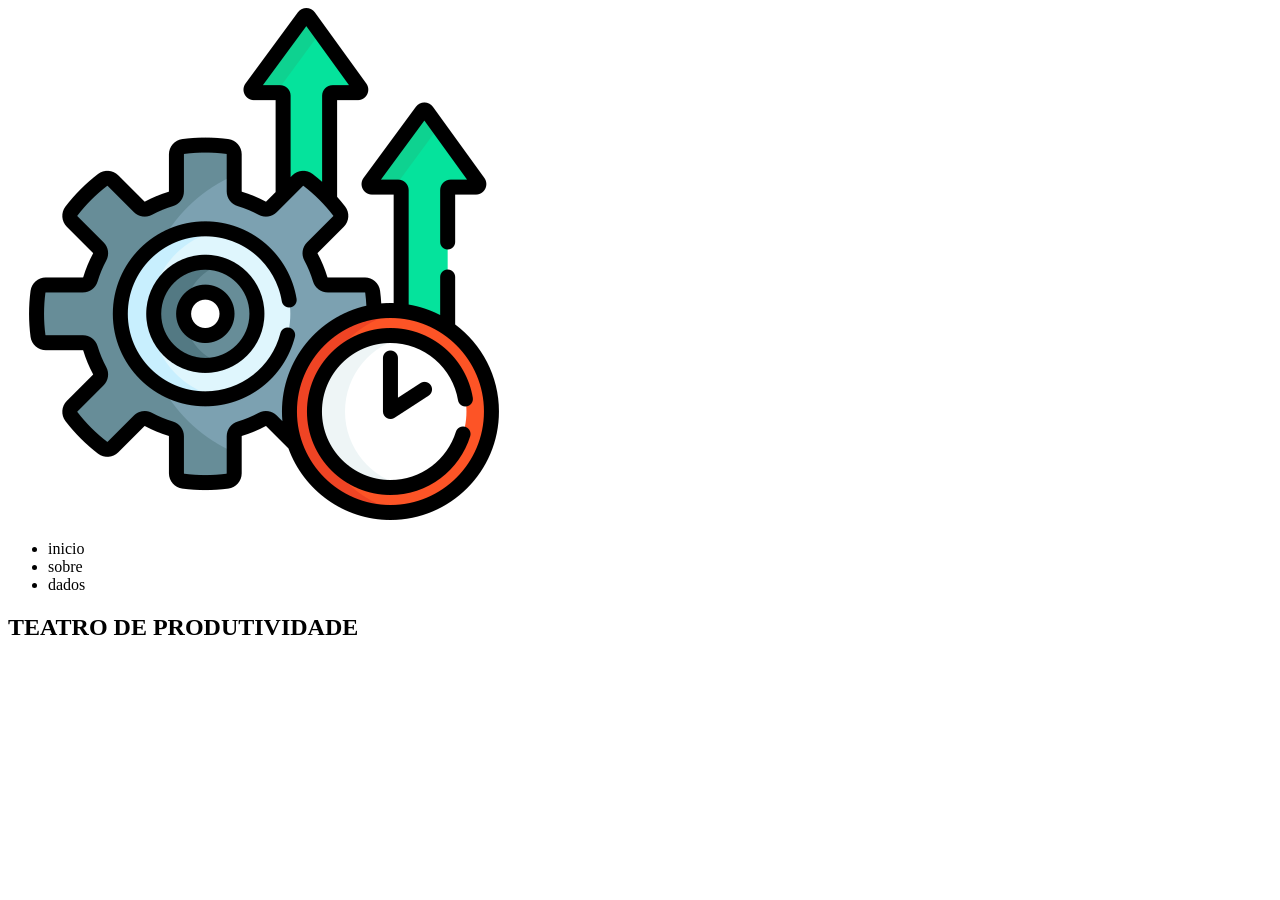
==== pastinha/index.html @ 67b1ff8d "Add files via upload iniciei o html" ====
<!DOCTYPE html>
<html lang="en">

<head>
    <meta charset="UTF-8">
    <meta name="viewport" content="width=device-width, initial-scale=1.0">
    <title>Teatro de produtividade</title>
</head>

<body>
    <header>
        <img src="img/4149648.png" alt="Logotipo do site">
        <nav>
            <ul>
                <li>inicio</li>
                <li>sobre</li>
                <li>dados</li>
            </ul>
        </nav>
        <h2>TEATRO DE PRODUTIVIDADE</h2>
        <div></div>
    </header>
</body>

</html>
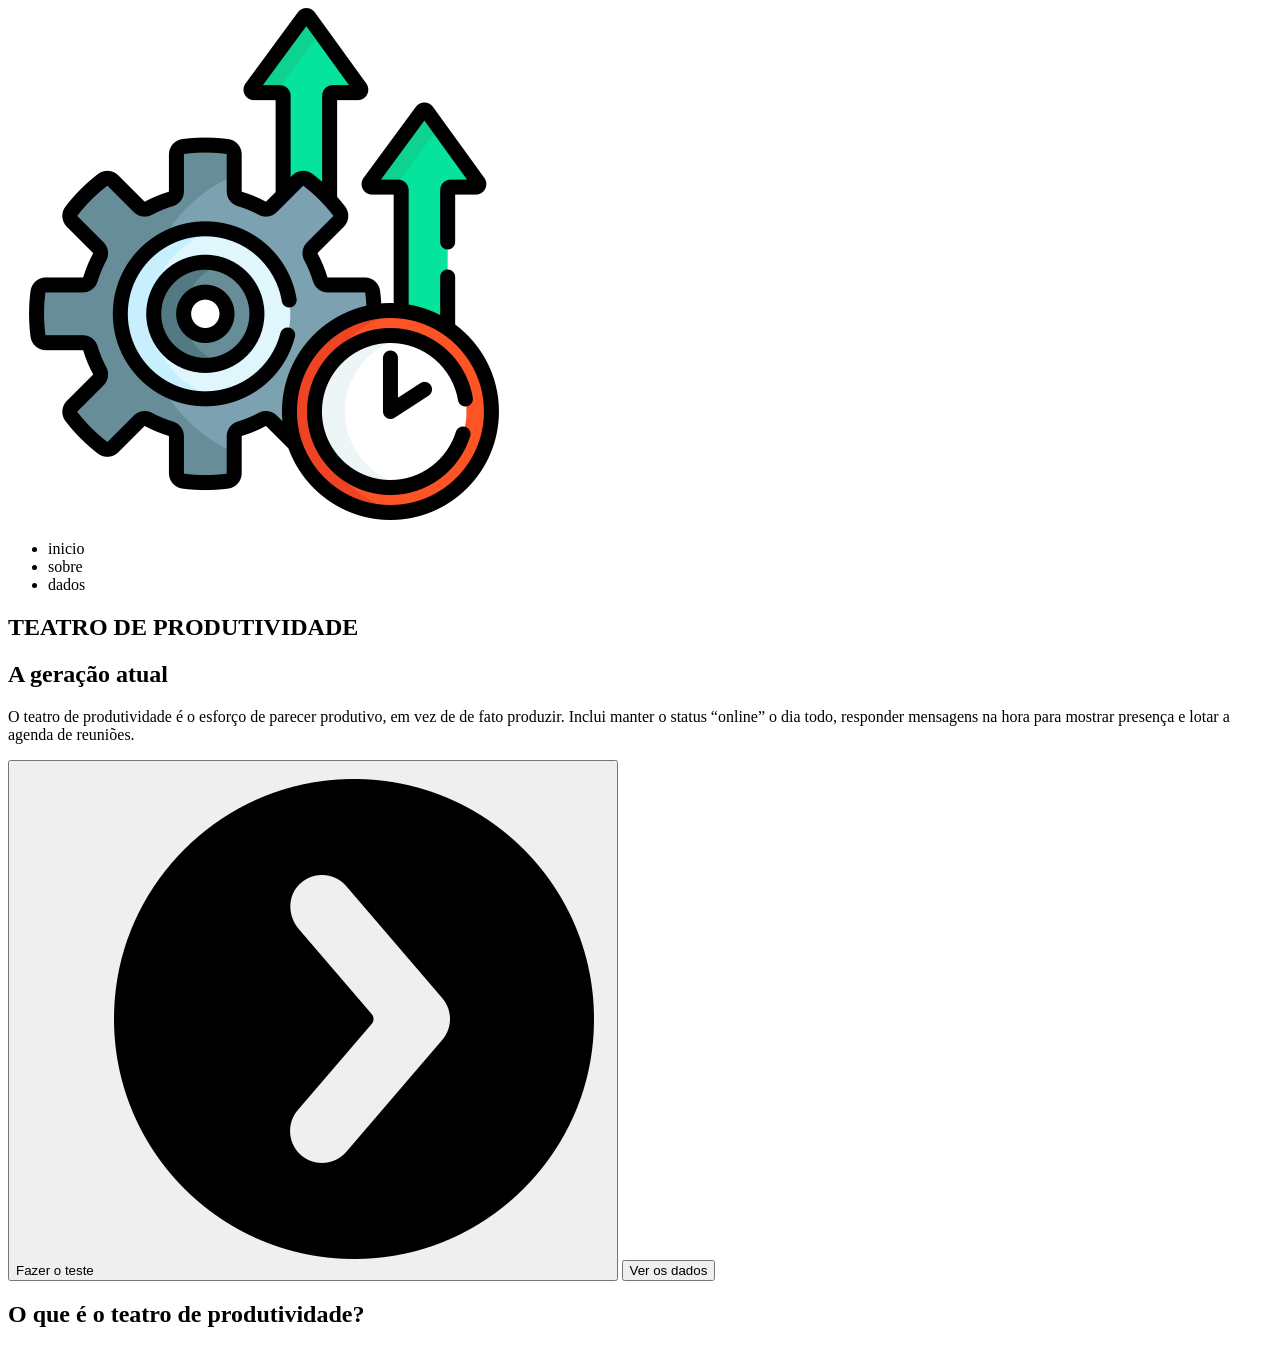
==== commit 73e309ae: "Add files via upload" ====
--- a/pastinha/index.html
+++ b/pastinha/index.html
@@ -17,9 +17,27 @@
                 <li>dados</li>
             </ul>
         </nav>
-        <h2>TEATRO DE PRODUTIVIDADE</h2>
-        <div></div>
+        
     </header>
+<!-- Seção 1 -->
+    <section>
+ <h2>TEATRO DE PRODUTIVIDADE</h2>
+        <div>
+            <h1>A geração atual</h1>
+            <p>O teatro de produtividade é o esforço de parecer produtivo,
+                 em vez de de fato produzir. Inclui manter o status “online” o dia todo,
+                  responder mensagens na hora para mostrar presença e lotar a agenda de reuniões.</p>
+                  <div>
+                    <button>Fazer o teste <img src="img/6364375.png" alt="seta indicativa"></button>
+                    <button>Ver os dados</button>
+                  </div>
+        </div>
+    </section>
+   
+    <!-- SEÇÃO 2 -->
+     <section>
+        <h2>O que é o teatro de produtividade?</h2>
+     </section>
 </body>
 
 </html>
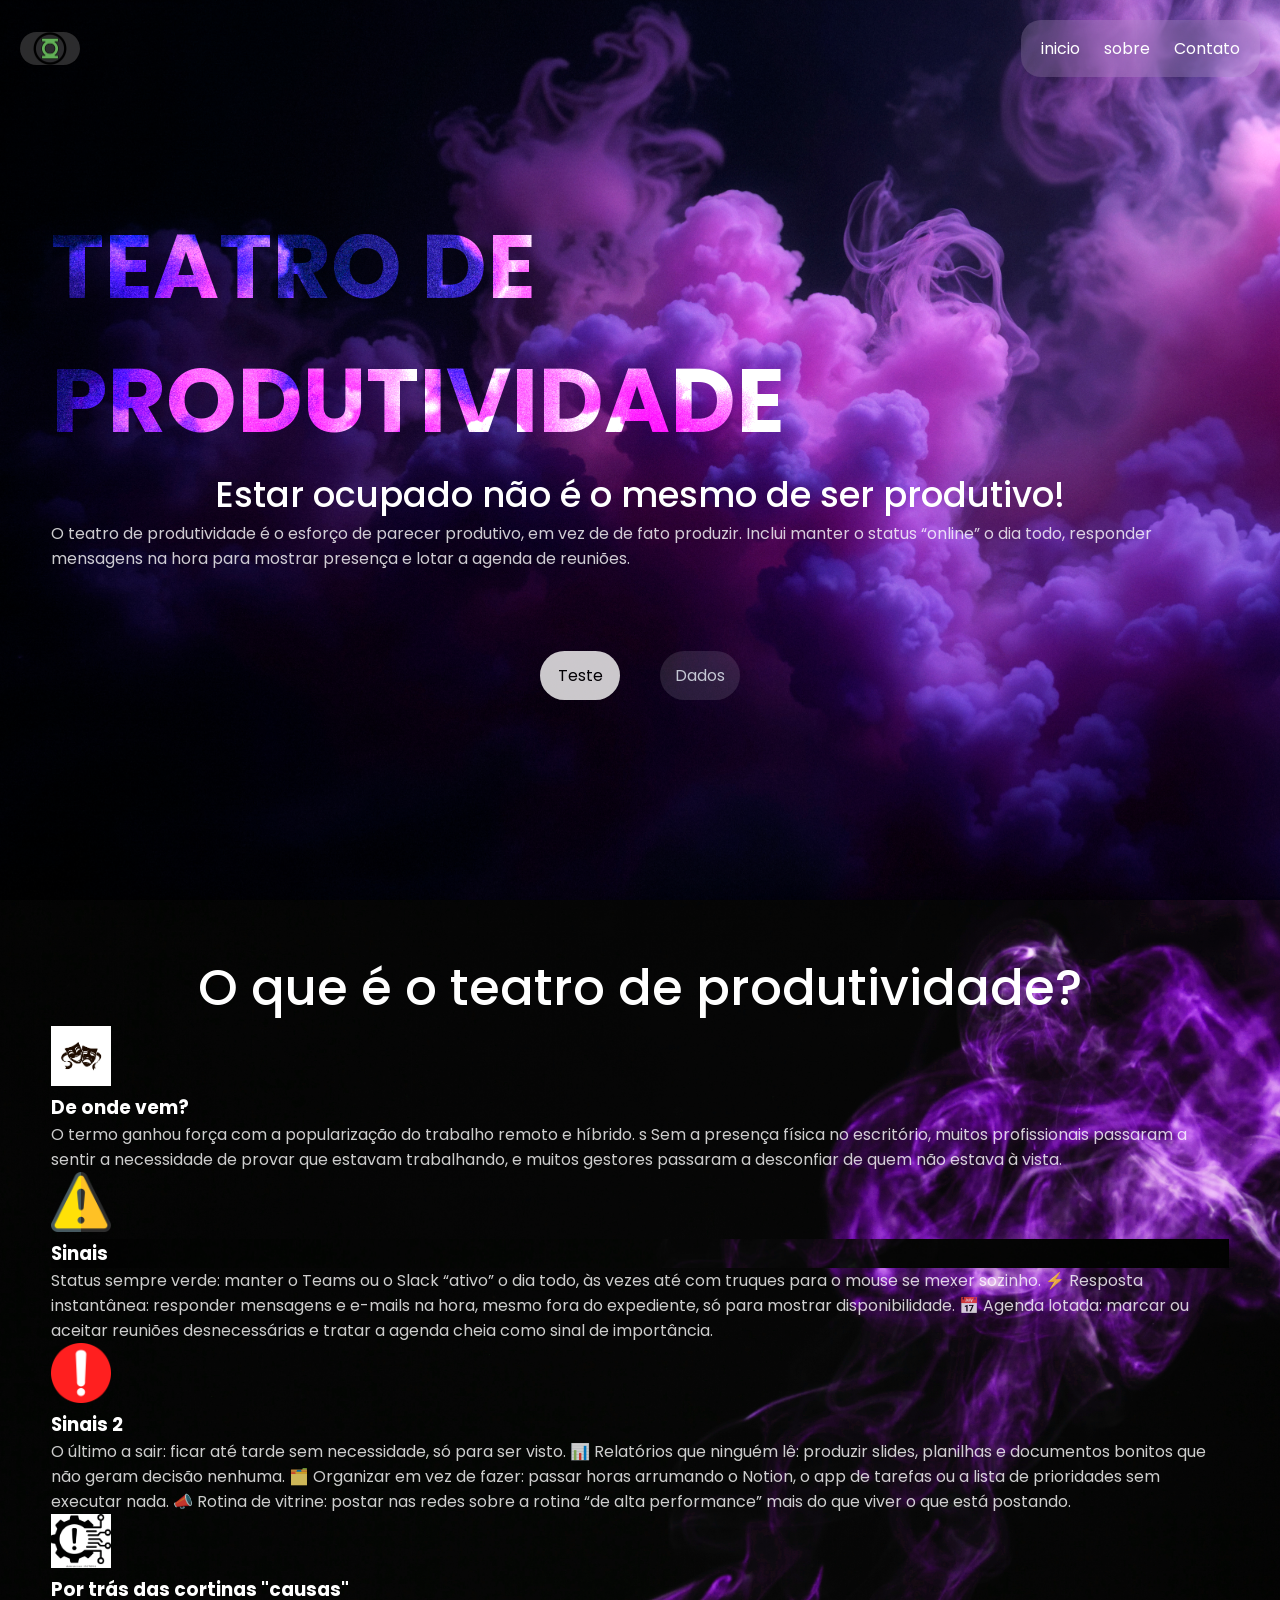
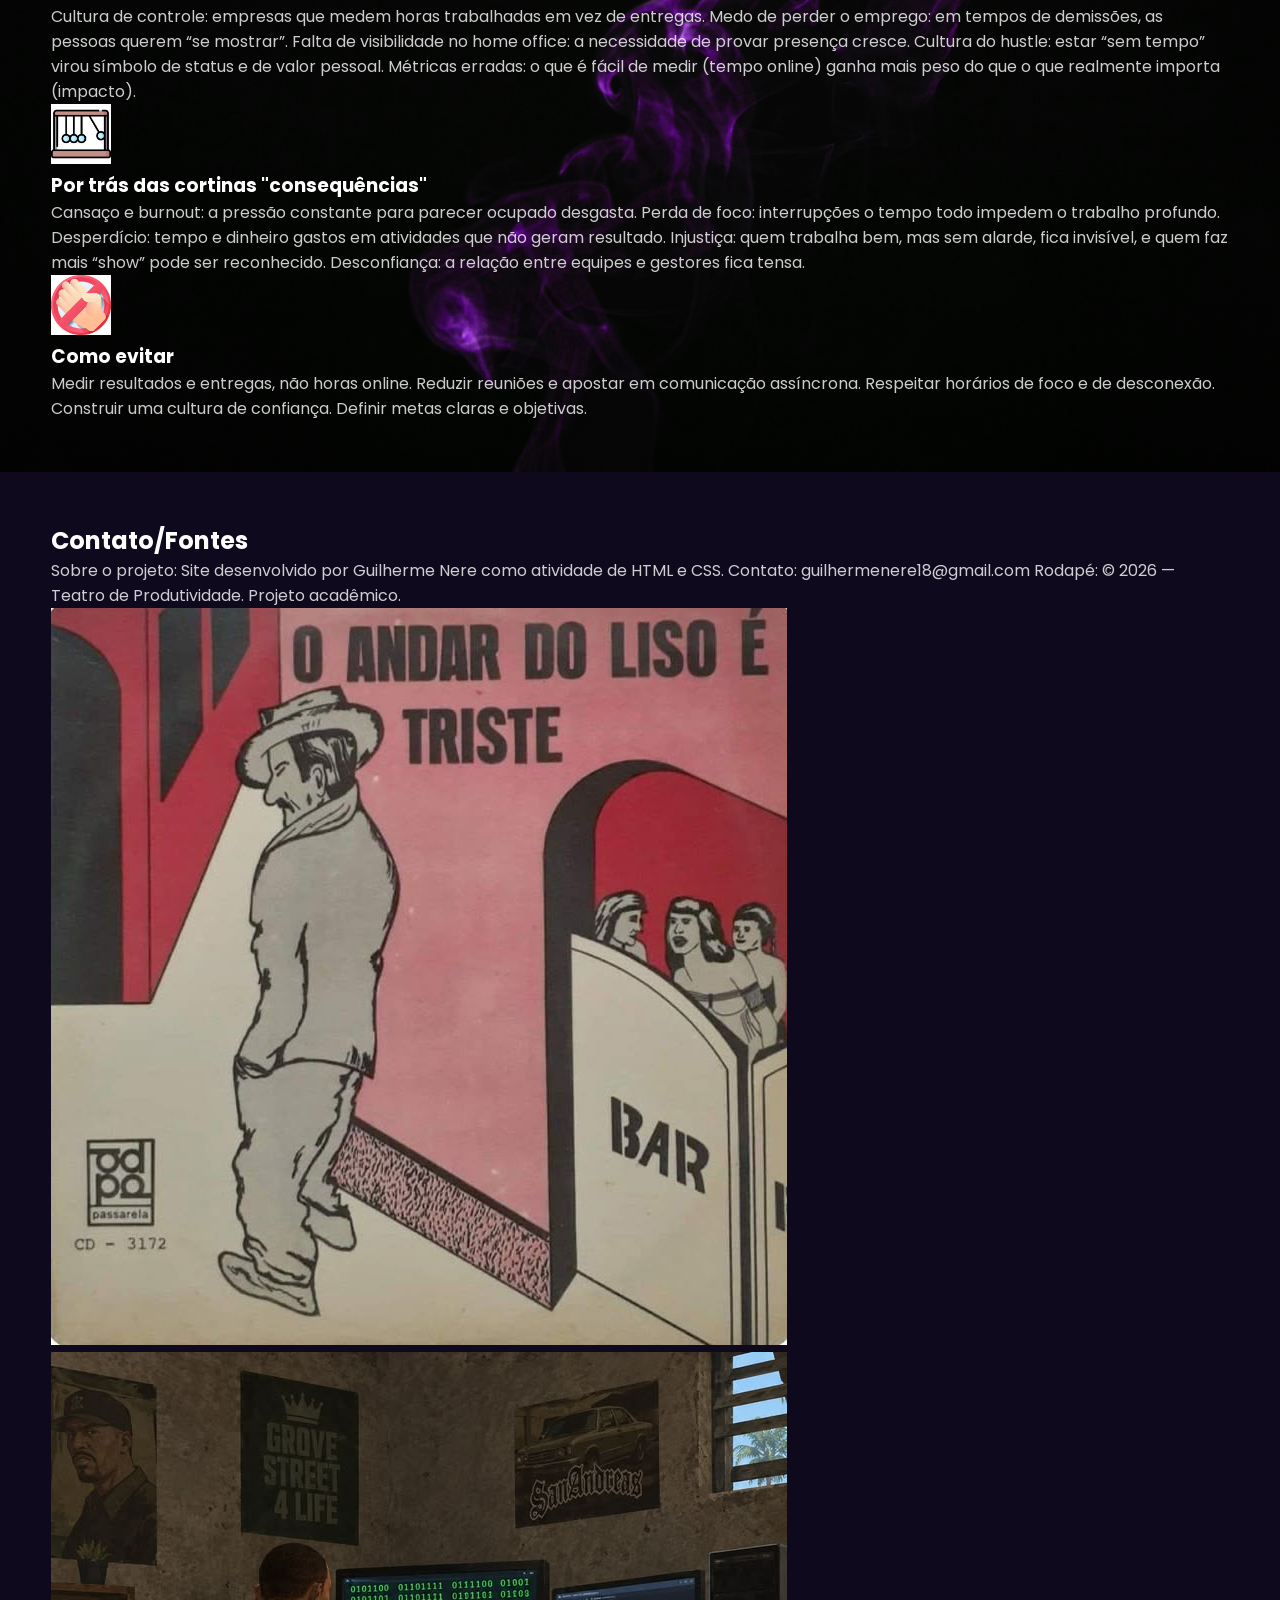
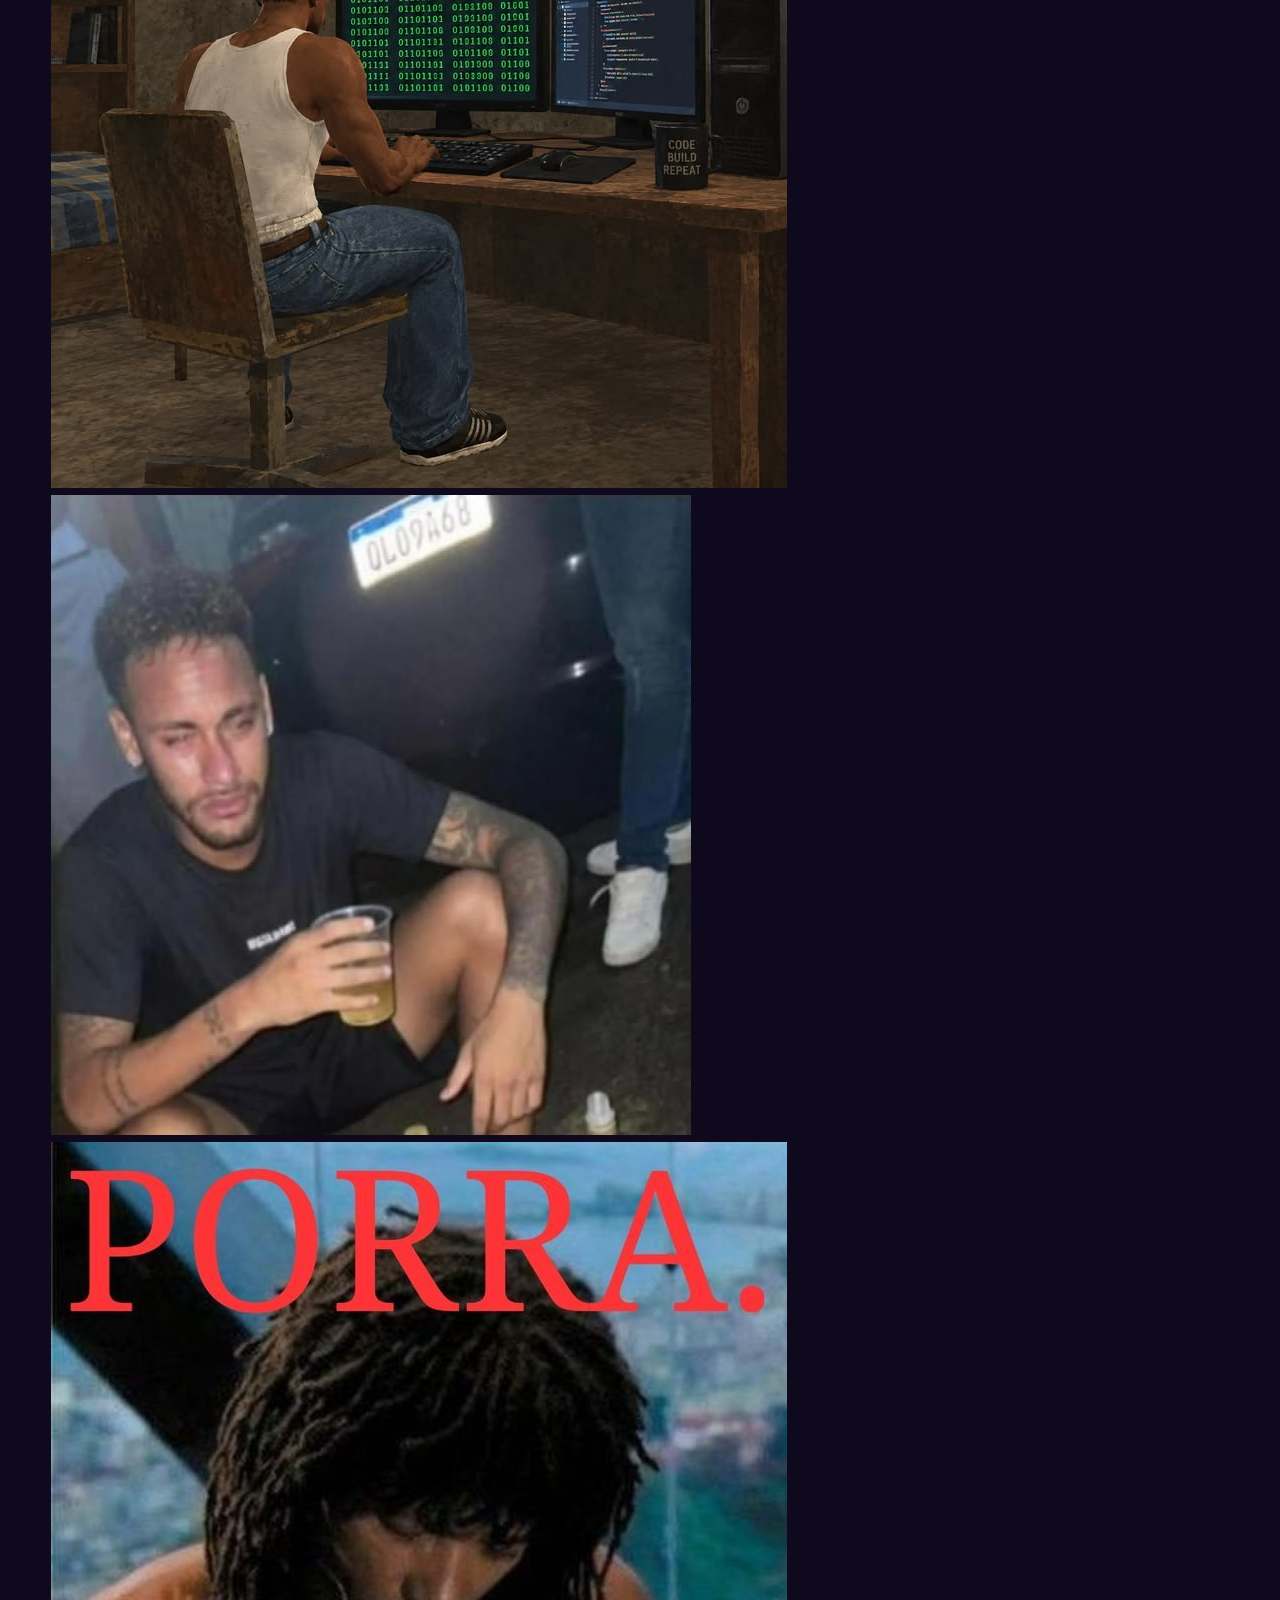
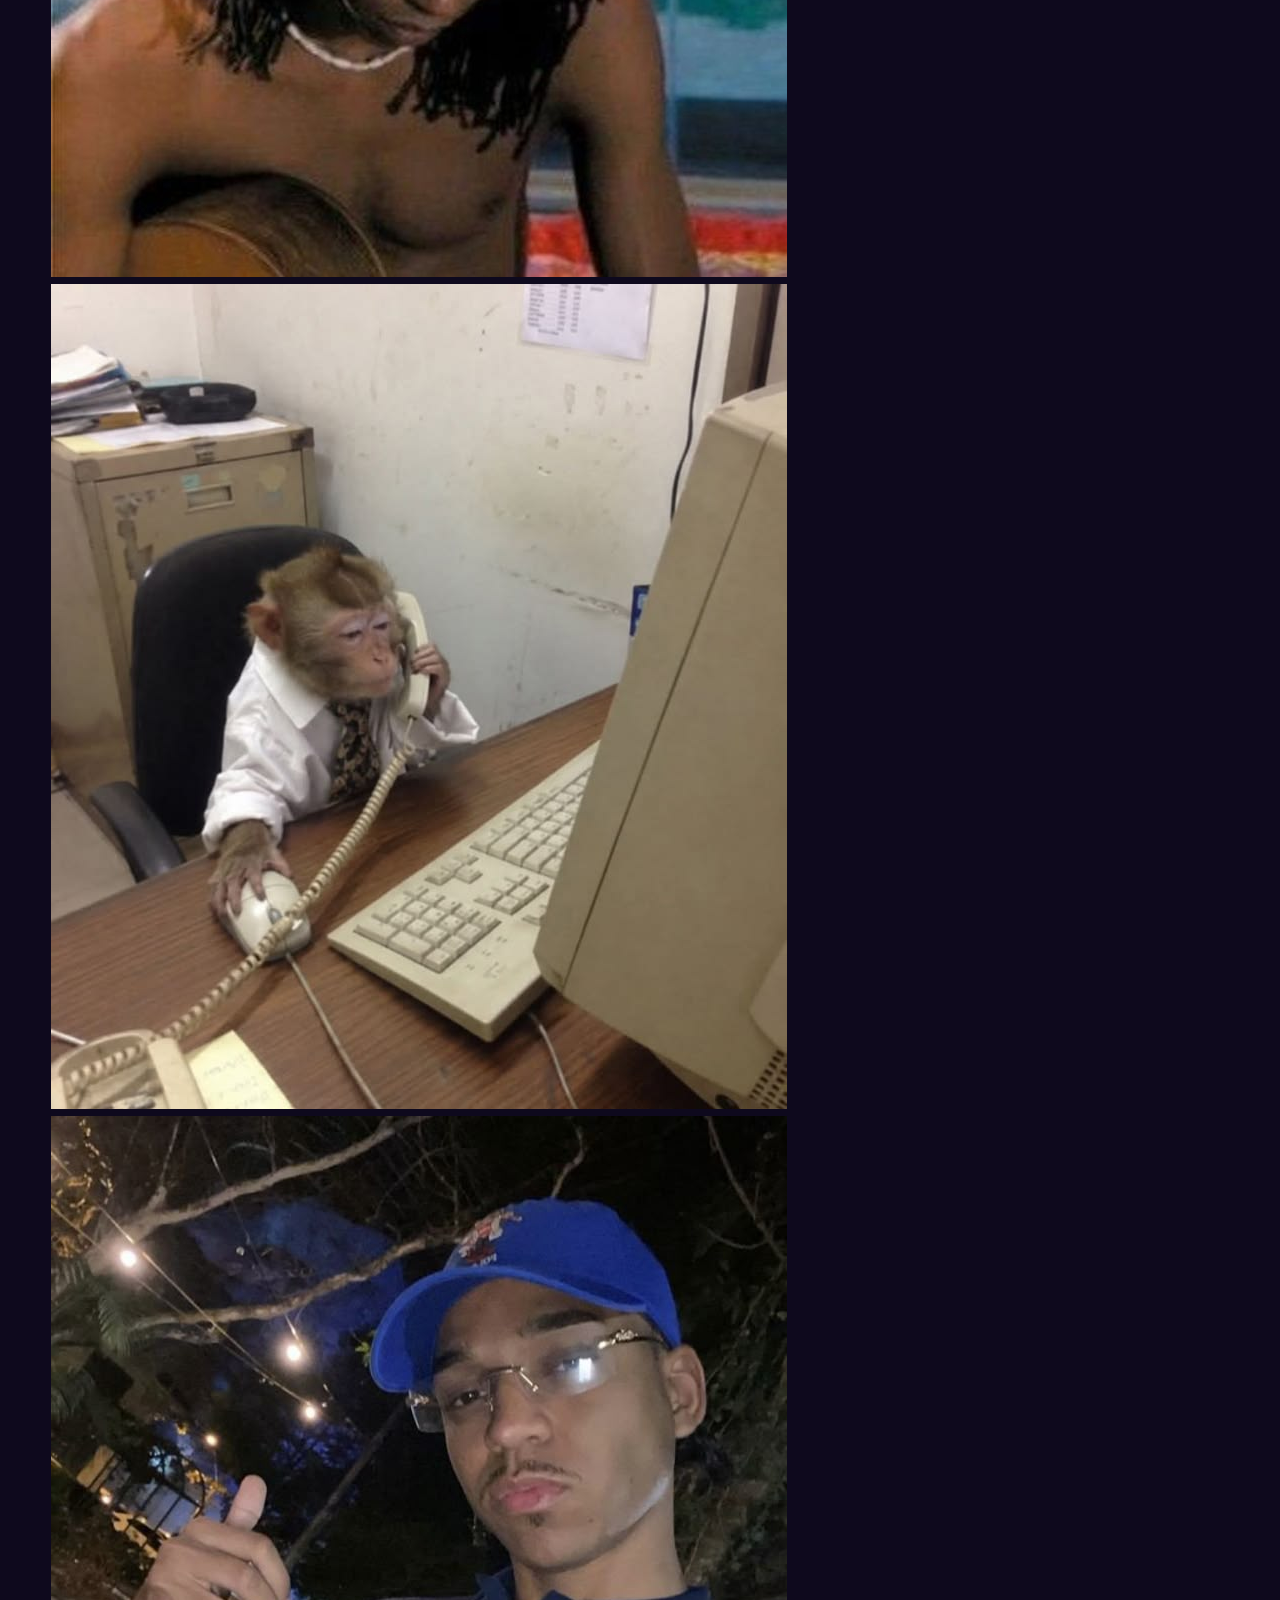
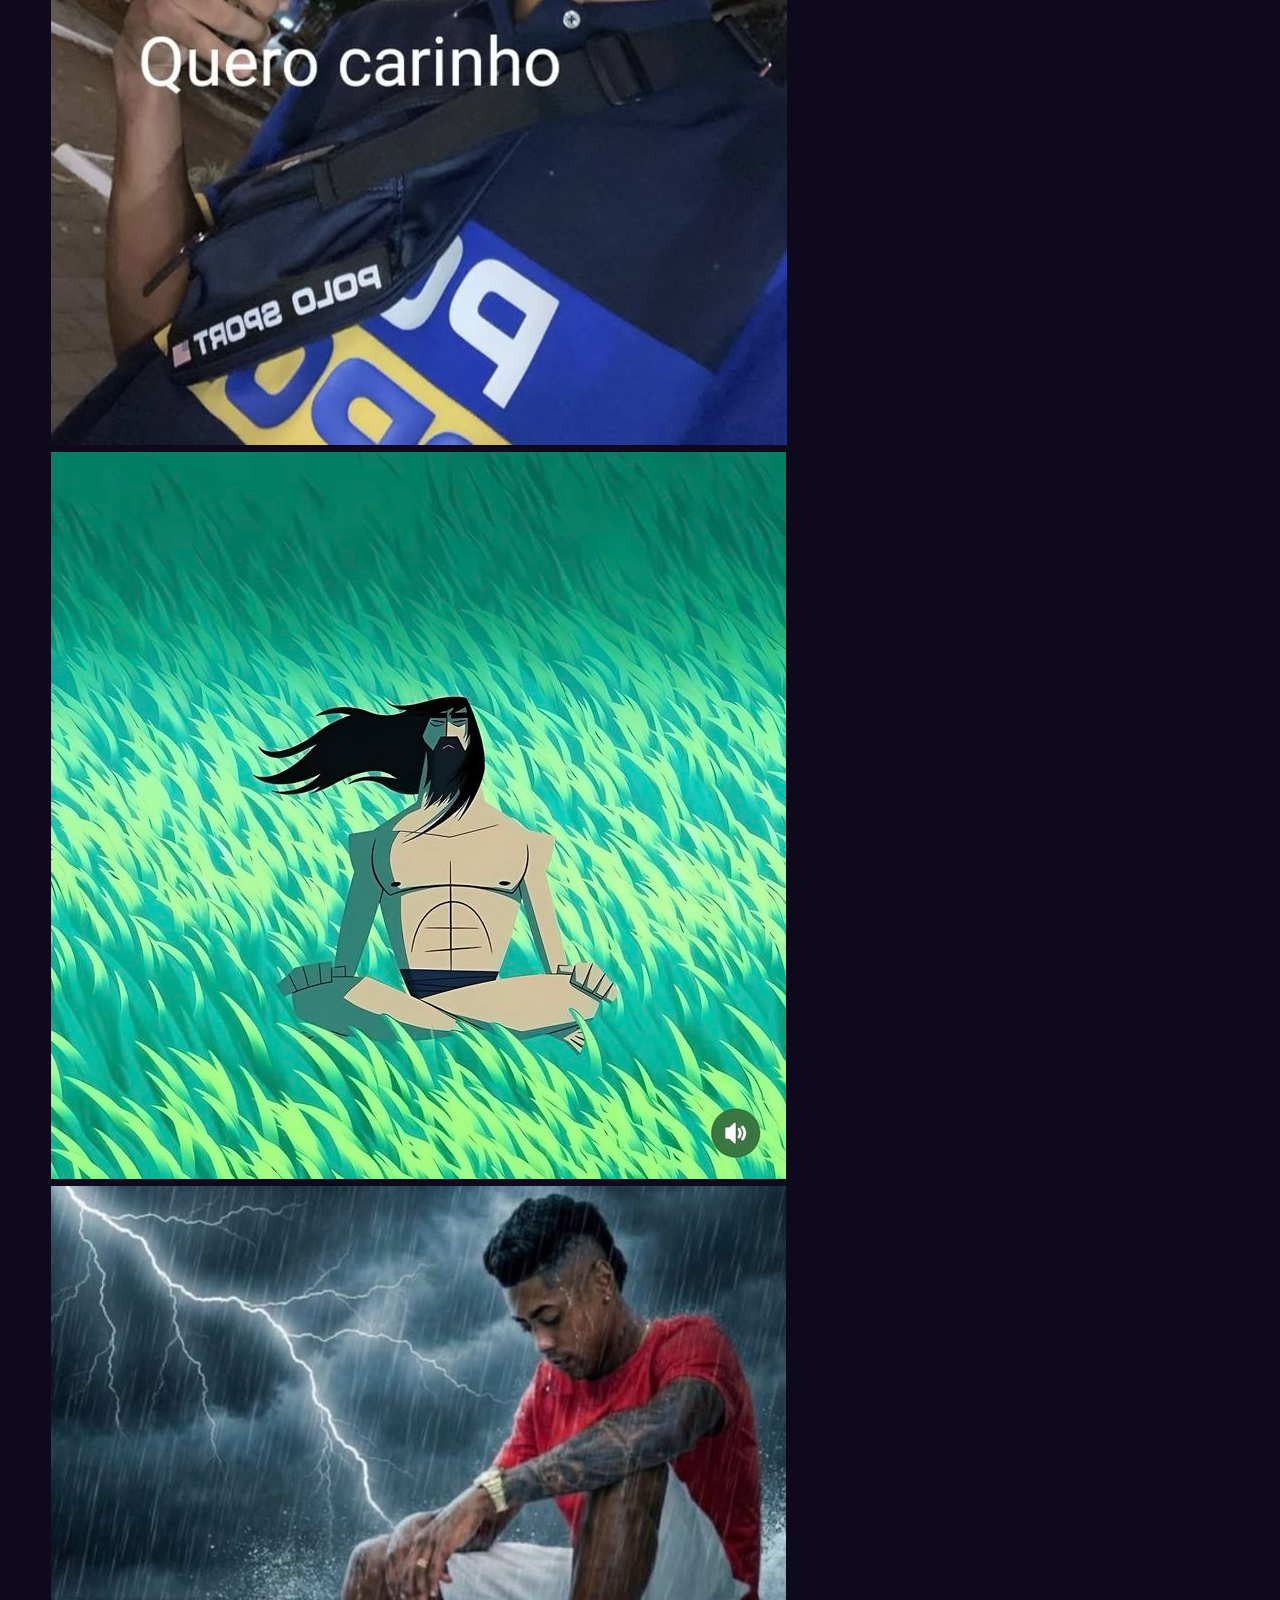
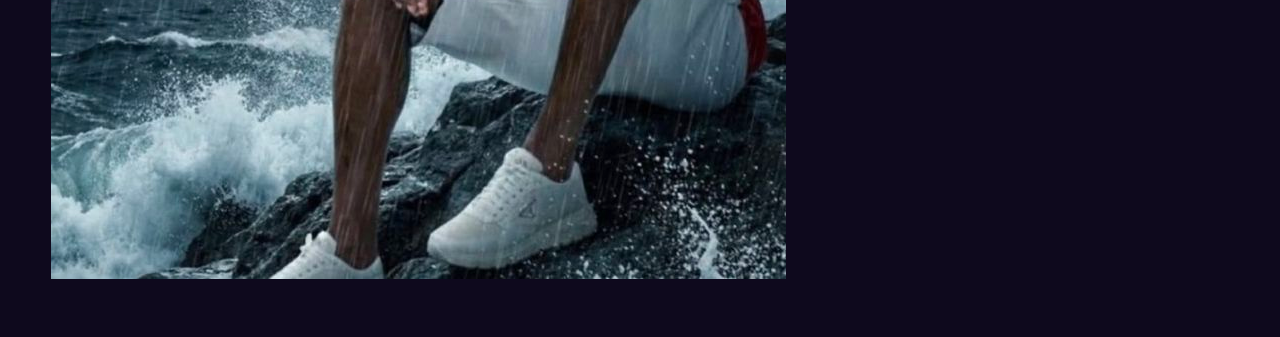
==== commit c4bb5972: "Add files via upload" ====
--- a/pastinha/index.html
+++ b/pastinha/index.html
@@ -1,43 +1,138 @@
 <!DOCTYPE html>
-<html lang="en">
+<html lang="pt-br">
 
 <head>
     <meta charset="UTF-8">
     <meta name="viewport" content="width=device-width, initial-scale=1.0">
+    <link rel="stylesheet" href="style.css">
+    <link rel="preconnect" href="https://fonts.googleapis.com">
+    <link rel="preconnect" href="https://fonts.gstatic.com" crossorigin>
+    <link
+        href="https://fonts.googleapis.com/css2?family=Poppins:ital,wght@0,100;0,200;0,300;0,400;0,500;0,600;0,700;0,800;0,900;1,100;1,200;1,300;1,400;1,500;1,600;1,700;1,800;1,900&display=swap"
+        rel="stylesheet">
     <title>Teatro de produtividade</title>
 </head>
 
 <body>
     <header>
-        <img src="img/4149648.png" alt="Logotipo do site">
+        <img src="img/logo.png" alt="Logotipo do site">
         <nav>
             <ul>
                 <li>inicio</li>
                 <li>sobre</li>
-                <li>dados</li>
+                <li>Contato</li>
             </ul>
         </nav>
-        
+
     </header>
-<!-- Seção 1 -->
-    <section>
- <h2>TEATRO DE PRODUTIVIDADE</h2>
-        <div>
-            <h1>A geração atual</h1>
+    <!-- Seção 1 -->
+    <section class="secao1">
+        <h2>TEATRO DE PRODUTIVIDADE</h2>
+        <div class="conteudoprincipal">
+            <h1>Estar ocupado não é o mesmo de ser produtivo!</h1>
             <p>O teatro de produtividade é o esforço de parecer produtivo,
-                 em vez de de fato produzir. Inclui manter o status “online” o dia todo,
-                  responder mensagens na hora para mostrar presença e lotar a agenda de reuniões.</p>
-                  <div>
-                    <button>Fazer o teste <img src="img/6364375.png" alt="seta indicativa"></button>
-                    <button>Ver os dados</button>
-                  </div>
+                em vez de de fato produzir. Inclui manter o status “online” o dia todo,
+                responder mensagens na hora para mostrar presença e lotar a agenda de reuniões.</p>
+            <div class="divBotoes">
+                <button class="botao1">Teste</button>
+                <button class="botao2">Dados</button>
+            </div>
         </div>
     </section>
-   
+
     <!-- SEÇÃO 2 -->
-     <section>
-        <h2>O que é o teatro de produtividade?</h2>
-     </section>
+    <section class="secao2">
+        <h2 class="titulinho">O que é o teatro de produtividade?</h2>
+        <div class="divCards">
+            <div class="card">
+                <img src="img/teatral.jpg" alt="icone teatro">
+                <h3>De onde vem?</h3>
+                <p>O termo ganhou força com a popularização do trabalho remoto e híbrido.
+                    s Sem a presença física no escritório, muitos profissionais passaram a sentir a necessidade de
+                    provar que estavam trabalhando,
+                    e muitos gestores passaram a desconfiar de quem não estava à vista.</p>
+            </div>
+        </div>
+        <div class="divCards">
+            <div class="card">
+                <img src="img/sinal.png" alt="icone teatro">
+                <h3 class="secao2">Sinais</h3>
+                <p>Status sempre verde: manter o Teams ou o Slack “ativo” o dia todo, às vezes até com truques para o
+                    mouse se mexer sozinho.
+                    ⚡ Resposta instantânea: responder mensagens e e-mails na hora, mesmo fora do expediente, só para
+                    mostrar disponibilidade.
+                    📅 Agenda lotada: marcar ou aceitar reuniões desnecessárias e tratar a agenda cheia como sinal de
+                    importância.</p>
+            </div>
+        </div>
+        <div class="divCards">
+            <div class="card">
+                <img src="img/sinal2.png" alt="icone teatro">
+                <h3>Sinais 2</h3>
+                <p>O último a sair: ficar até tarde sem necessidade, só para ser visto.
+                    📊 Relatórios que ninguém lê: produzir slides, planilhas e documentos bonitos que não geram decisão
+                    nenhuma.
+                    🗂️ Organizar em vez de fazer: passar horas arrumando o Notion, o app de tarefas ou a lista de
+                    prioridades sem executar nada.
+                    📣 Rotina de vitrine: postar nas redes sobre a rotina “de alta performance” mais do que viver o que
+                    está postando.</p>
+            </div>
+        </div>
+        <div class="divCards">
+            <div class="card">
+                <img src="img/causas.webp" alt="icone teatro">
+                <h3>Por trás das cortinas "causas"</h3>
+                <p>Cultura de controle: empresas que medem horas trabalhadas em vez de entregas.
+                    Medo de perder o emprego: em tempos de demissões, as pessoas querem “se mostrar”.
+                    Falta de visibilidade no home office: a necessidade de provar presença cresce.
+                    Cultura do hustle: estar “sem tempo” virou símbolo de status e de valor pessoal.
+                    Métricas erradas: o que é fácil de medir (tempo online) ganha mais peso do que o que realmente
+                    importa (impacto).</p>
+            </div>
+        </div>
+        <div class="divCards">
+            <div class="card">
+                <img src="img/consequencias.png" alt="icone teatro">
+                <h3>Por trás das cortinas "consequências"</h3>
+                <p>Cansaço e burnout: a pressão constante para parecer ocupado desgasta.
+                    Perda de foco: interrupções o tempo todo impedem o trabalho profundo.
+                    Desperdício: tempo e dinheiro gastos em atividades que não geram resultado.
+                    Injustiça: quem trabalha bem, mas sem alarde, fica invisível, e quem faz mais “show” pode ser
+                    reconhecido.
+                    Desconfiança: a relação entre equipes e gestores fica tensa.</p>
+            </div>
+        </div>
+        <div class="divCards">
+            <div class="card">
+                <img src="img/evita.jpg" alt="icone teatro">
+                <h3>Como evitar</h3>
+                <p>Medir resultados e entregas, não horas online.
+                    Reduzir reuniões e apostar em comunicação assíncrona.
+                    Respeitar horários de foco e de desconexão.
+                    Construir uma cultura de confiança.
+                    Definir metas claras e objetivas.</p>
+            </div>
+        </div>
+    </section>
+    <section class="secao3">
+        <h2>Contato/Fontes</h2>
+        <p>Sobre o projeto:
+            Site desenvolvido por Guilherme Nere como atividade de HTML e CSS.
+
+            Contato: guilhermenere18@gmail.com
+
+            Rodapé: © 2026 — Teatro de Produtividade. Projeto acadêmico.</p>
+        <div class="imagens">
+            <img src="img/img1.jpg" alt="">
+            <img src="img/img2.jpg" alt="">
+            <img src="img/img3.jpg" alt="">
+            <img src="img/img4.jpg" alt="">
+            <img src="img/img5.jpg" alt="">
+            <img src="img/img6.jpg" alt="">
+            <img src="img/img7.jpg" alt="">
+            <img src="img/img8.jpg" alt="">
+        </div>
+    </section>
 </body>
 
 </html>
--- a/pastinha/style.css
+++ b/pastinha/style.css
@@ -0,0 +1,138 @@
+*{
+    padding: 0;
+    margin: 0;
+    box-sizing: border-box;
+}
+
+body{
+    background-color: rgb(14, 9, 29);
+    color: white;
+    font-family: "Poppins";
+}
+
+button{
+    font-family: "Poppins";
+    width: 80px;
+    display: flex;
+    justify-content: center;
+    align-items: center;
+    border-radius: 40px;
+    border: none;
+    outline: none;
+    font-size: 16px;
+    opacity: .8;
+    transition: all .3s;
+}
+
+button:hover{
+    opacity: 1;
+}
+p{
+    opacity: .8;
+}
+
+header{
+    width: 100%;
+    display: flex;
+    padding: 20px;
+    justify-content: space-between;
+    align-items: center;
+    position: fixed;
+    z-index: 99;
+}
+header img {
+    width: 60px;
+    height: auto;
+    background-color: rgba(255, 255, 255, 0.171);
+    backdrop-filter: blur(20px);
+    border-radius: 50px;
+}
+header ul {
+    list-style: none;
+    display: flex;
+    gap: 24px;
+    background-color: rgba(255, 255, 255, 0.137);
+    padding: 16px 20px;
+    border-radius: 20px;
+    backdrop-filter: blur(20px);
+}
+section{
+    width: 100%;
+    display: flex;
+    flex-direction: column;
+    padding: 4%;
+}
+.secao1{
+    background-image: url("img/smoke-background.jpg");
+background-position: center;
+height: 100vh;
+justify-content: center;
+align-items: center;
+background-size: cover;
+
+h2{
+    font-size: 7vw;
+  mix-blend-mode: color-dodge;
+  color: rgb(228, 226, 226);
+  justify-content: center;
+  align-items: center;
+}
+}
+.conteudoprincipal{
+    display: flex;
+    flex-direction: column;
+    align-items: center;
+    justify-content: center;
+
+    h1{
+        text-align: center;
+        font-size: 35px;
+        font-weight: 500;
+    }
+
+    .divBotoes{
+        display: flex;
+        gap: 40px;
+        margin-top:80px;
+    }
+}
+
+.botao1{
+    background-color: rgb(252, 250, 250);
+    padding: 6px 6px 6px 6px;
+    gap: 12px;
+}
+
+.botao2{
+    padding: 12px;
+    background-color: rgba(240, 248, 255, 0.144);
+    color: aliceblue;
+}
+
+.secao2{
+    align-items: center;
+    background-image: url(img/puff-purple-smoke.jpg);
+    background-position: center;
+   background-size: cover;
+
+
+    
+    img{
+      width: 60px;  
+    }
+}
+
+.titulinho{
+    font-size: 50px;
+    font-weight: 500;
+}
+
+.divCards{
+    display:flex ;
+    flex-wrap: wrap;
+}
+
+.card{
+    width: 100%;
+    
+}
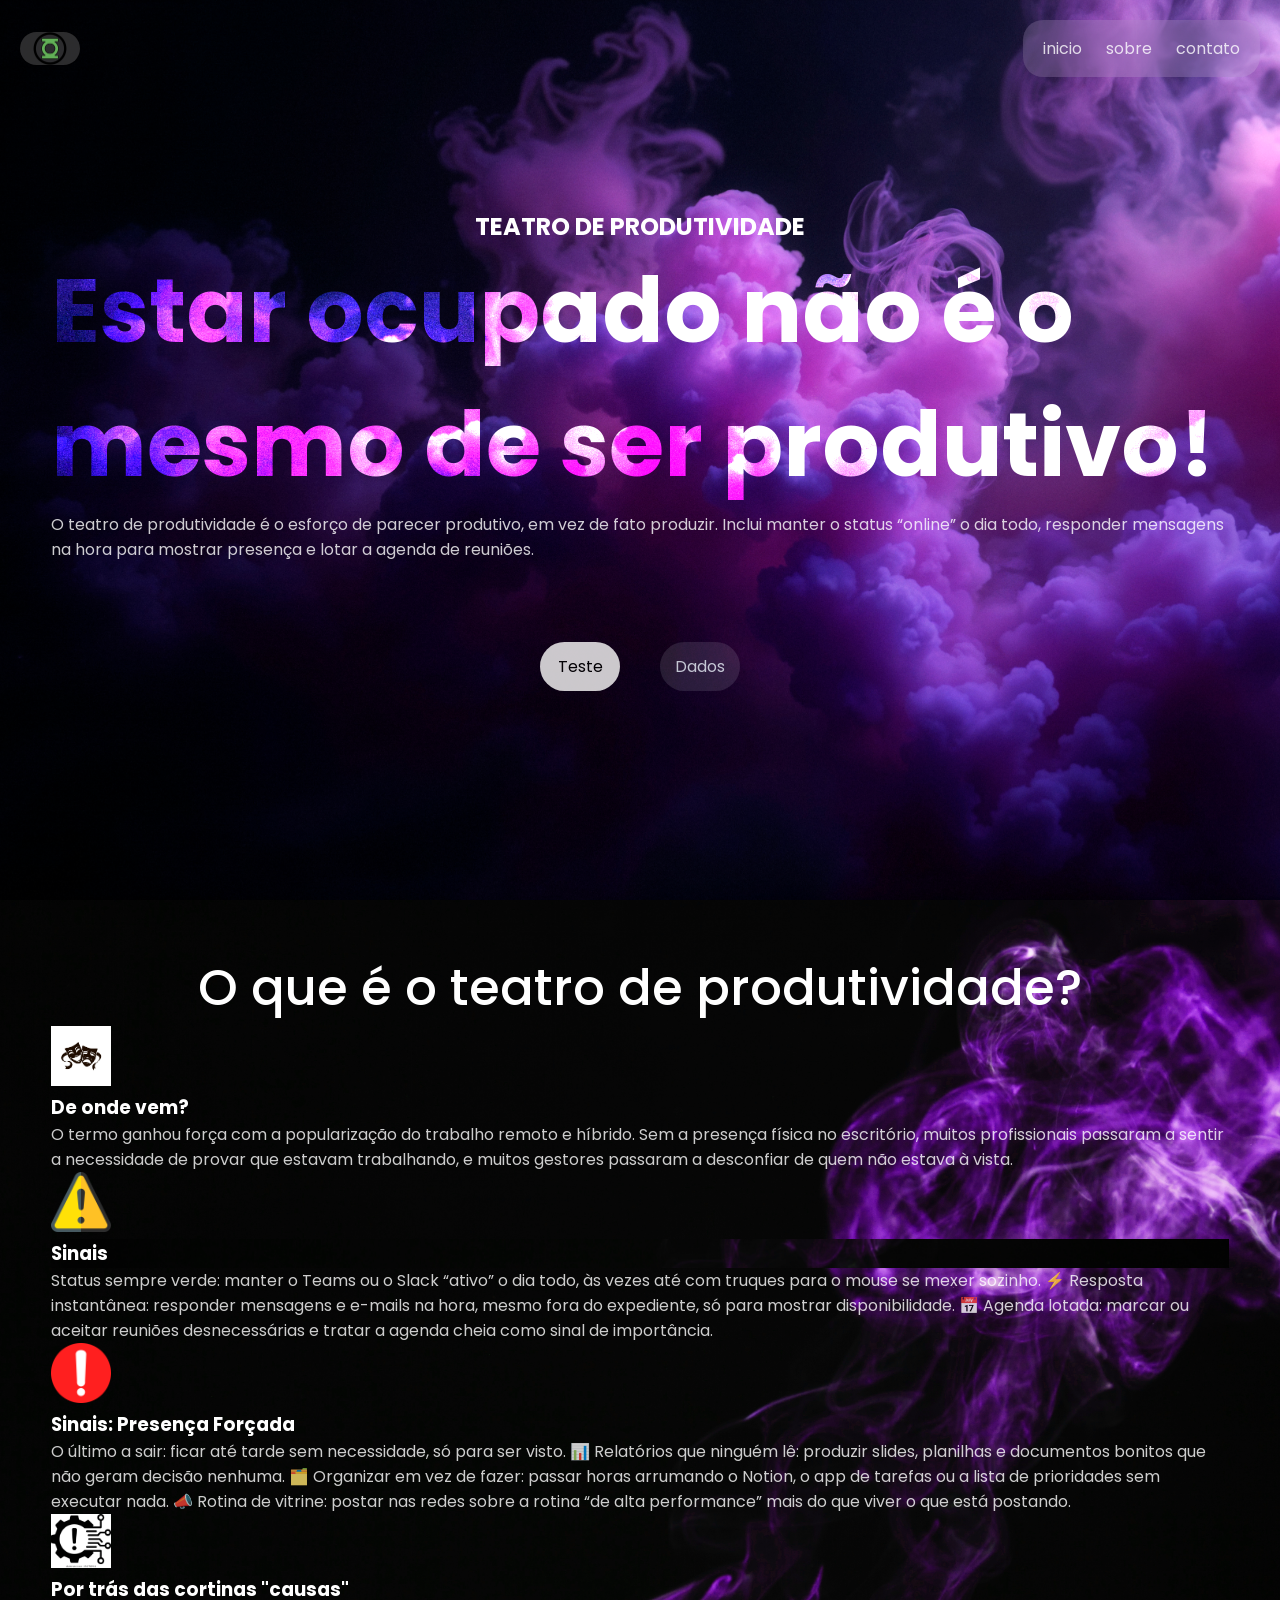
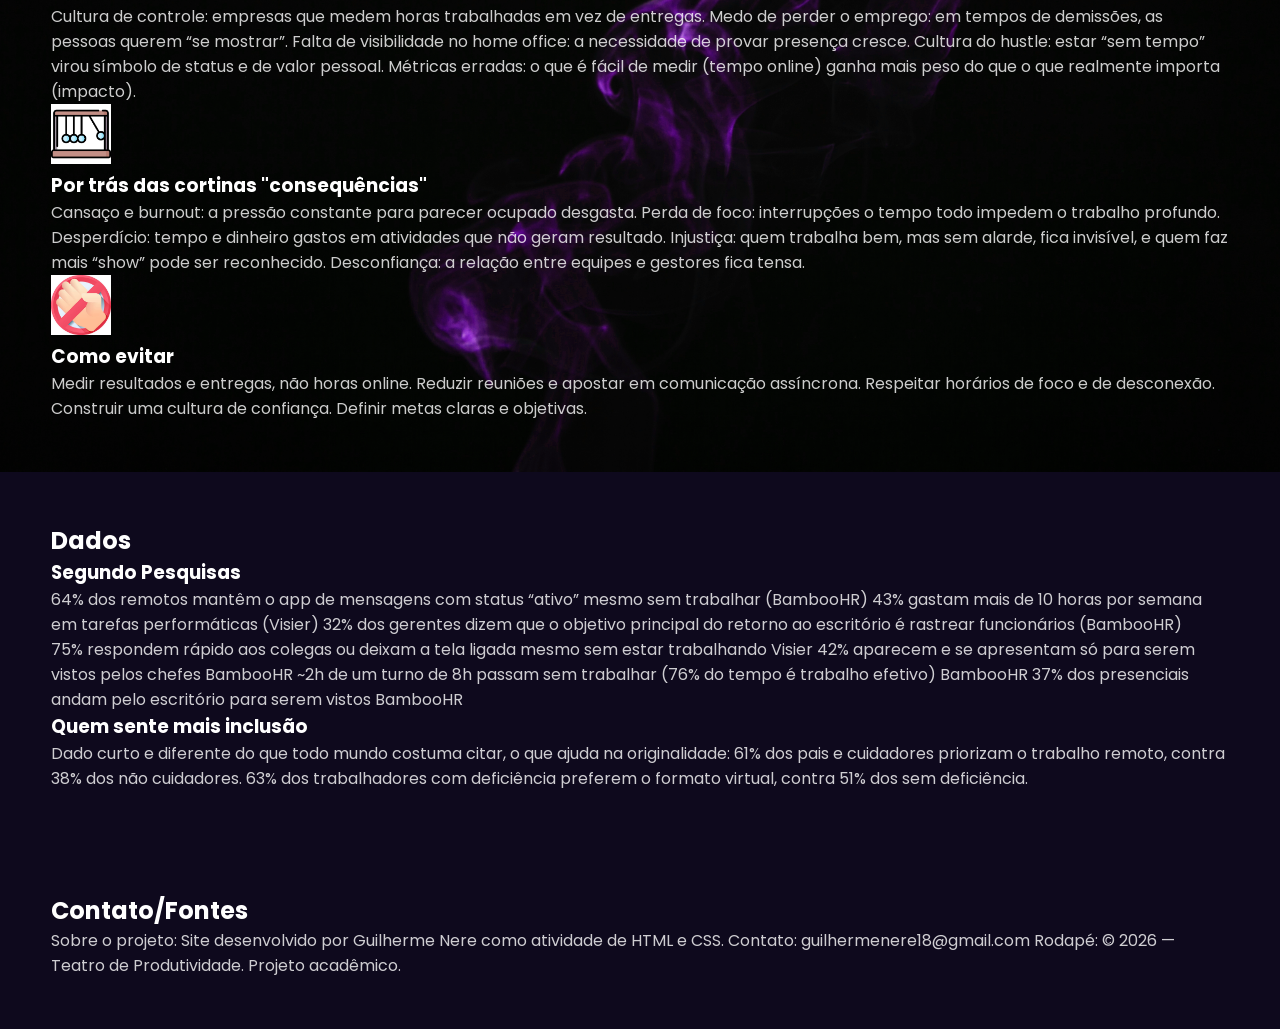
==== commit 4dec3c81: "pastinha final quase" ====
--- a/pastinha/index.html
+++ b/pastinha/index.html
@@ -4,6 +4,7 @@
 <head>
     <meta charset="UTF-8">
     <meta name="viewport" content="width=device-width, initial-scale=1.0">
+    <meta name="description" content="Passar o dia inteiro respondendo e-mails com 'Ciente' e atualizando o status do projeto no Jira não é trabalhar, é teatro de produtividade.">
     <link rel="stylesheet" href="style.css">
     <link rel="preconnect" href="https://fonts.googleapis.com">
     <link rel="preconnect" href="https://fonts.gstatic.com" crossorigin>
@@ -15,23 +16,23 @@
 
 <body>
     <header>
-        <img src="img/logo.png" alt="Logotipo do site">
-        <nav>
+        <img src="img/logo.png" alt="Logotipo do site lanterna verde">
+        <nav aria-label="Menu Principal">
             <ul>
-                <li>inicio</li>
-                <li>sobre</li>
-                <li>Contato</li>
+                <li><a href="#inicio">inicio</a></li>
+                <li><a href="#sobre">sobre</a></li>
+                <li><a href="#contato">contato</a></li>
             </ul>
         </nav>
 
     </header>
     <!-- Seção 1 -->
-    <section class="secao1">
-        <h2>TEATRO DE PRODUTIVIDADE</h2>
+    <section class="secao1" id="inicio">
+        <h1>TEATRO DE PRODUTIVIDADE</h1>
         <div class="conteudoprincipal">
-            <h1>Estar ocupado não é o mesmo de ser produtivo!</h1>
+            <h2>Estar ocupado não é o mesmo de ser produtivo!</h2>
             <p>O teatro de produtividade é o esforço de parecer produtivo,
-                em vez de de fato produzir. Inclui manter o status “online” o dia todo,
+                em vez de fato produzir. Inclui manter o status “online” o dia todo,
                 responder mensagens na hora para mostrar presença e lotar a agenda de reuniões.</p>
             <div class="divBotoes">
                 <button class="botao1">Teste</button>
@@ -41,21 +42,21 @@
     </section>
 
     <!-- SEÇÃO 2 -->
-    <section class="secao2">
+    <section class="secao2" id="sobre">
         <h2 class="titulinho">O que é o teatro de produtividade?</h2>
         <div class="divCards">
             <div class="card">
                 <img src="img/teatral.jpg" alt="icone teatro">
                 <h3>De onde vem?</h3>
                 <p>O termo ganhou força com a popularização do trabalho remoto e híbrido.
-                    s Sem a presença física no escritório, muitos profissionais passaram a sentir a necessidade de
+                    Sem a presença física no escritório, muitos profissionais passaram a sentir a necessidade de
                     provar que estavam trabalhando,
                     e muitos gestores passaram a desconfiar de quem não estava à vista.</p>
             </div>
         </div>
         <div class="divCards">
             <div class="card">
-                <img src="img/sinal.png" alt="icone teatro">
+                <img src="img/sinal.png" alt="Pare">
                 <h3 class="secao2">Sinais</h3>
                 <p>Status sempre verde: manter o Teams ou o Slack “ativo” o dia todo, às vezes até com truques para o
                     mouse se mexer sozinho.
@@ -67,8 +68,8 @@
         </div>
         <div class="divCards">
             <div class="card">
-                <img src="img/sinal2.png" alt="icone teatro">
-                <h3>Sinais 2</h3>
+                <img src="img/sinal2.png" alt="Proibido">
+                <h3>Sinais: Presença Forçada</h3>
                 <p>O último a sair: ficar até tarde sem necessidade, só para ser visto.
                     📊 Relatórios que ninguém lê: produzir slides, planilhas e documentos bonitos que não geram decisão
                     nenhuma.
@@ -80,7 +81,7 @@
         </div>
         <div class="divCards">
             <div class="card">
-                <img src="img/causas.webp" alt="icone teatro">
+                <img src="img/causas.webp" alt="Engrenagem">
                 <h3>Por trás das cortinas "causas"</h3>
                 <p>Cultura de controle: empresas que medem horas trabalhadas em vez de entregas.
                     Medo de perder o emprego: em tempos de demissões, as pessoas querem “se mostrar”.
@@ -92,7 +93,7 @@
         </div>
         <div class="divCards">
             <div class="card">
-                <img src="img/consequencias.png" alt="icone teatro">
+                <img src="img/consequencias.png" alt="Balança">
                 <h3>Por trás das cortinas "consequências"</h3>
                 <p>Cansaço e burnout: a pressão constante para parecer ocupado desgasta.
                     Perda de foco: interrupções o tempo todo impedem o trabalho profundo.
@@ -104,7 +105,7 @@
         </div>
         <div class="divCards">
             <div class="card">
-                <img src="img/evita.jpg" alt="icone teatro">
+                <img src="img/evita.jpg" alt="Não fazer">
                 <h3>Como evitar</h3>
                 <p>Medir resultados e entregas, não horas online.
                     Reduzir reuniões e apostar em comunicação assíncrona.
@@ -114,7 +115,28 @@
             </div>
         </div>
     </section>
+
     <section class="secao3">
+          <h2>Dados</h2>
+          <h3>Segundo Pesquisas</h3>
+          <p>64% dos remotos mantêm o app de mensagens com status “ativo” mesmo sem trabalhar (BambooHR)
+
+            43% gastam mais de 10 horas por semana em tarefas performáticas (Visier)
+
+            32% dos gerentes dizem que o objetivo principal do retorno ao escritório é rastrear funcionários (BambooHR)</p>
+
+            <p>75%	respondem rápido aos colegas ou deixam a tela ligada mesmo sem estar trabalhando	Visier
+                42%	aparecem e se apresentam só para serem vistos pelos chefes	BambooHR
+                ~2h	de um turno de 8h passam sem trabalhar (76% do tempo é trabalho efetivo)	BambooHR
+                37%	dos presenciais andam pelo escritório para serem vistos	BambooHR</p>
+
+                <h3>Quem sente mais inclusão</h3>
+                <p>Dado curto e diferente do que todo mundo costuma citar, o que ajuda na originalidade:
+
+                    61% dos pais e cuidadores priorizam o trabalho remoto, contra 38% dos não cuidadores.
+                    63% dos trabalhadores com deficiência preferem o formato virtual, contra 51% dos sem deficiência.</p>
+    </section>
+    <section class="secao4" id="contato">
         <h2>Contato/Fontes</h2>
         <p>Sobre o projeto:
             Site desenvolvido por Guilherme Nere como atividade de HTML e CSS.
@@ -122,16 +144,6 @@
             Contato: guilhermenere18@gmail.com
 
             Rodapé: © 2026 — Teatro de Produtividade. Projeto acadêmico.</p>
-        <div class="imagens">
-            <img src="img/img1.jpg" alt="">
-            <img src="img/img2.jpg" alt="">
-            <img src="img/img3.jpg" alt="">
-            <img src="img/img4.jpg" alt="">
-            <img src="img/img5.jpg" alt="">
-            <img src="img/img6.jpg" alt="">
-            <img src="img/img7.jpg" alt="">
-            <img src="img/img8.jpg" alt="">
-        </div>
     </section>
 </body>
 
--- a/pastinha/style.css
+++ b/pastinha/style.css
@@ -136,3 +136,19 @@
     width: 100%;
     
 }
+
+header a {
+    color: white;
+    text-decoration: none;
+    opacity: .8;
+    transition: opacity .3s;
+}
+
+header a:hover {
+    opacity: 1;
+}
+
+header a:focus-visible {
+    outline: 2px solid white;
+    outline-offset: 4px;
+}
